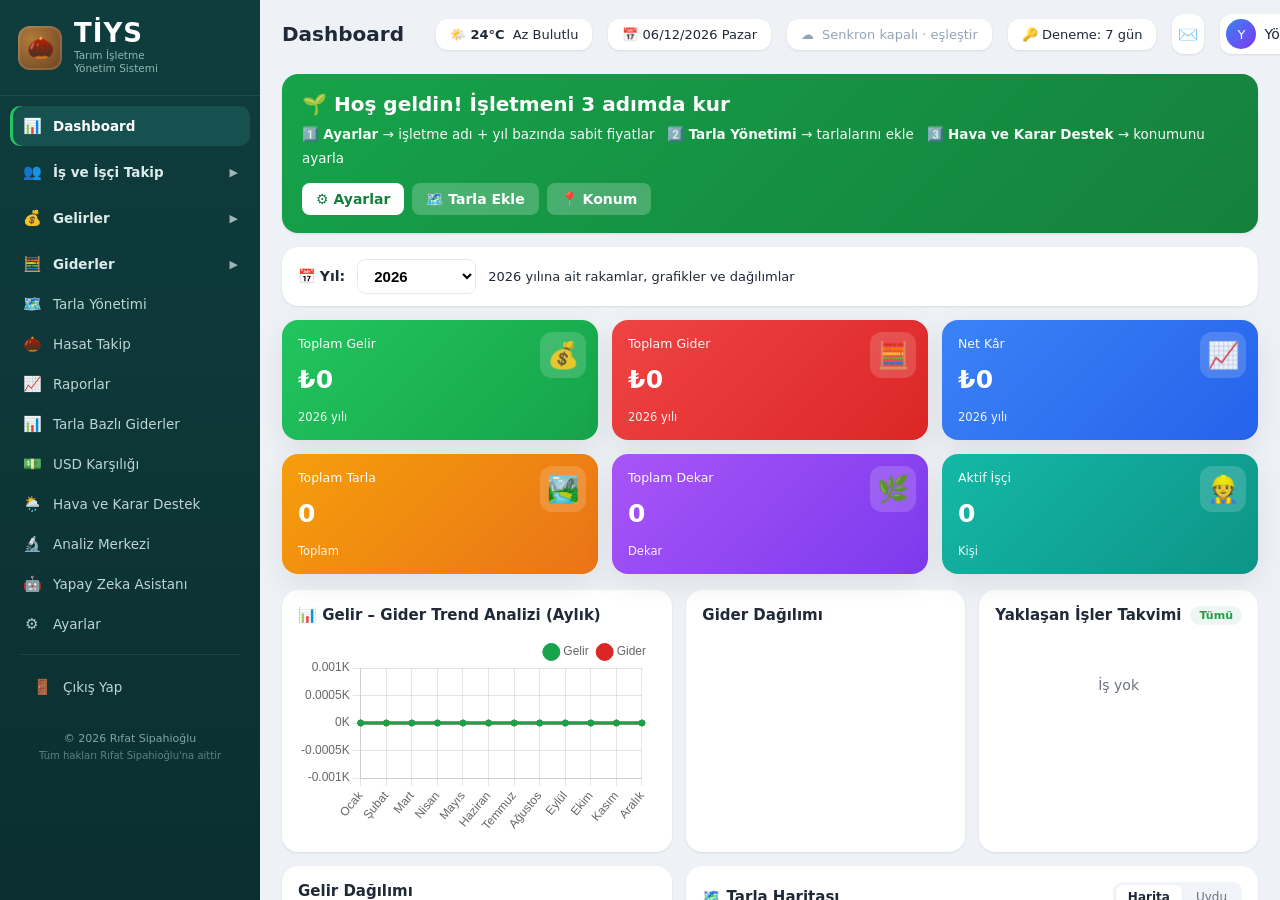
==== index.html @ 154778c6 "Tarla Bazli Giderler: Raporlar bolumune tasindi + yil bazli secim + dashboard bildirim zili kaldiril" ====
<!DOCTYPE html>
<html lang="tr">
<head>
<meta charset="UTF-8">
<meta name="viewport" content="width=device-width,initial-scale=1,viewport-fit=cover">
<title>TİYS — Tarım İşletme Yönetim Sistemi</title>
<link rel="stylesheet" href="css/styles.css?v=27">
<link rel="stylesheet" href="vendor/leaflet/leaflet.css">
</head>
<body>
<div class="app">
  <!-- SIDEBAR -->
  <aside class="sidebar" id="sidebar">
    <div class="brand">
      <div class="logo">🌰</div>
      <div><h1>TİYS</h1><small>Tarım İşletme<br>Yönetim Sistemi</small></div>
    </div>
    <nav class="nav" id="nav">
      <a class="item" href="#/dashboard"><span class="ico">📊</span> Dashboard</a>

      <div class="group" data-group>
        <button class="item" data-toggle><span class="ico">👥</span> İş ve İşçi Takip <span class="caret">▶</span></button>
        <div class="sub">
          <a class="item" href="#/isci-kiralama"><span class="ico">🧾</span> İşçi Kiralama</a>
          <a class="item" href="#/takvim"><span class="ico">📅</span> Kiralama Takvimi</a>
          <a class="item" href="#/is-takibi"><span class="ico">⏱️</span> İş Takibi</a>
        </div>
      </div>

      <div class="group" data-group>
        <button class="item" data-toggle><span class="ico">💰</span> Gelirler <span class="caret">▶</span></button>
        <div class="sub">
          <a class="item" href="#/gelir-hasat"><span class="ico">🌾</span> Hasat Geliri</a>
          <a class="item" href="#/gelir-kiralama"><span class="ico">👷</span> İşçi Kiralama Geliri</a>
          <a class="item" href="#/gelir-kira"><span class="ico">🏠</span> Ev Kira Geliri</a>
        </div>
      </div>

      <div class="group" data-group>
        <button class="item" data-toggle><span class="ico">🧮</span> Giderler <span class="caret">▶</span></button>
        <div class="sub">
          <a class="item" href="#/gider-genel"><span class="ico">📋</span> Genel Giderler</a>
          <a class="item" href="#/gider-makine"><span class="ico">⚙️</span> Makine Giderleri</a>
          <a class="item" href="#/gider-yakit"><span class="ico">⛽</span> Yakıt Giderleri</a>
          <a class="item" href="#/gider-ekipman"><span class="ico">🛠️</span> Ekipman Giderleri</a>
        </div>
      </div>

      <a class="item" href="#/tarlalar"><span class="ico">🗺️</span> Tarla Yönetimi</a>
      <a class="item" href="#/hasat"><span class="ico">🌰</span> Hasat Takip</a>
      <a class="item" href="#/raporlar"><span class="ico">📈</span> Raporlar</a>
      <a class="item" href="#/gider-tarla"><span class="ico">📊</span> Tarla Bazlı Giderler</a>
      <a class="item" href="#/doviz"><span class="ico">💵</span> USD Karşılığı</a>
      <a class="item" href="#/hava"><span class="ico">🌦️</span> Hava ve Karar Destek</a>
      <a class="item" href="#/analiz"><span class="ico">🔬</span> Analiz Merkezi</a>
      <a class="item" href="#/ai"><span class="ico">🤖</span> Yapay Zeka Asistanı</a>
      <a class="item" href="#/ayarlar"><span class="ico">⚙️</span> Ayarlar</a>
      <div class="logout"><a class="item" href="#" onclick="FIYS.cikisYap();return false;"><span class="ico">🚪</span> Çıkış Yap</a></div>
      <div class="credit">© 2026 Rıfat Sipahioğlu<br><span>Tüm hakları Rıfat Sipahioğlu'na aittir</span></div>
    </nav>
  </aside>
  <div class="backdrop" id="backdrop" onclick="FIYS.closeSidebar()"></div>

  <!-- MAIN -->
  <main class="main">
    <header class="topbar">
      <button class="menu-btn" onclick="FIYS.toggleSidebar()">☰</button>
      <h2 id="pageTitle">Dashboard</h2>
      <div class="spacer"></div>
      <div class="chip" id="wxChip"><span class="big">🌤️ 24°C</span> <span>Az Bulutlu</span></div>
      <div class="chip" id="dateChip">📅 —</div>
      <div class="chip" id="cloudChip" style="display:none"></div>
      <div class="chip" id="lisChip" style="display:none"></div>
      <button class="icon-btn">✉️</button>
      <div class="avatar"><span class="ph">Y</span><span id="userName">Yönetici</span></div>
    </header>
    <section class="content" id="view"><!-- router buraya basar --></section>
  </main>
</div>

<script src="vendor/chart.umd.min.js"></script>
<script src="vendor/leaflet/leaflet.js"></script>
<script src="js/db.js?v=27"></script>
<script src="js/forms.js?v=27"></script>
<script src="js/export.js?v=27"></script>
<script src="js/isci.js?v=27"></script>
<script src="js/ai.js?v=27"></script>
<script src="js/dashboard.js?v=27"></script>
<script src="js/reports.js?v=27"></script>
<script src="js/takvim.js?v=27"></script>
<script src="js/weather.js?v=27"></script>
<script src="js/doviz.js?v=27"></script>
<script src="vendor/crypto-js.min.js"></script>
<script src="js/lisans.js?v=27"></script>
<script src="js/app.js?v=27"></script>
<script src="js/cloud.js?v=27"></script>
</body>
</html>
---- css/styles.css ----
/* FİYS — Tasarım sistemi (mockup'a uygun) */
:root{
  --sidebar:#0f3d3e; --sidebar-2:#0b2f30; --sidebar-active:#16504f;
  --bg:#eef1f5; --panel:#ffffff; --ink:#1f2937; --muted:#6b7280; --line:#e6e9ef;
  --green:#16a34a; --green-2:#22c55e; --red:#dc2626; --red-2:#ef4444;
  --blue:#2563eb; --blue-2:#3b82f6; --orange:#ea7317; --orange-2:#f59e0b;
  --purple:#7c3aed; --purple-2:#a855f7; --teal:#0d9488; --teal-2:#14b8a6;
  --radius:16px; --shadow:0 1px 3px rgba(16,24,40,.06),0 1px 2px rgba(16,24,40,.04);
  --shadow-lg:0 10px 30px rgba(16,24,40,.08);
}
*{box-sizing:border-box}
html,body{margin:0;height:100%}
body{font-family:-apple-system,"Segoe UI",Roboto,Inter,system-ui,sans-serif;background:var(--bg);color:var(--ink);font-size:14px;-webkit-font-smoothing:antialiased}
a{color:inherit;text-decoration:none}
.hidden{display:none!important}

/* Layout */
.app{display:grid;grid-template-columns:260px 1fr;height:100vh;overflow:hidden}
.backdrop{display:none;position:fixed;inset:0;background:rgba(0,0,0,.45);z-index:30}
@media(max-width:900px){.app{grid-template-columns:1fr}.sidebar{position:fixed;z-index:40;transform:translateX(-100%);transition:.25s}.sidebar.open{transform:none}.backdrop.show{display:block}}

/* Sidebar */
.sidebar{background:linear-gradient(180deg,var(--sidebar),var(--sidebar-2));color:#cfe3e0;display:flex;flex-direction:column;height:100vh;overflow-y:auto}
.brand{display:flex;gap:12px;align-items:center;padding:20px 18px;border-bottom:1px solid rgba(255,255,255,.07)}
.brand .logo{width:44px;height:44px;border-radius:12px;background:radial-gradient(circle at 30% 30%,#b07a3a,#6b4221);display:grid;place-items:center;font-size:22px;box-shadow:inset 0 0 0 2px rgba(255,255,255,.12)}
.brand h1{font-size:26px;margin:0;color:#fff;letter-spacing:1px;line-height:1}
.brand small{display:block;color:#8fb6b2;font-size:10.5px;margin-top:3px;line-height:1.25}
.nav{padding:10px 10px 24px;flex:1}
.nav a.item,.nav button.item{display:flex;align-items:center;gap:11px;width:100%;border:0;background:transparent;color:#bcd6d2;padding:11px 12px;border-radius:10px;cursor:pointer;font-size:13.5px;text-align:left;font-family:inherit}
.nav a.item:hover,.nav button.item:hover{background:rgba(255,255,255,.06);color:#fff}
.nav a.item.active{background:var(--sidebar-active);color:#fff;font-weight:600;box-shadow:inset 3px 0 0 var(--green-2)}
.nav .ico{width:20px;text-align:center;font-size:15px;opacity:.95}
.nav .group{margin-top:6px}
.nav .group>.item{font-weight:600;color:#dcebe9}
.nav .sub{margin:2px 0 6px 14px;padding-left:8px;border-left:1px solid rgba(255,255,255,.08);display:none}
.nav .group.open .sub{display:block}
.nav .sub a.item{padding:8px 12px;font-size:12.5px}
.nav .caret{margin-left:auto;transition:.2s;font-size:11px;opacity:.7}
.nav .group.open .caret{transform:rotate(90deg)}
.nav .logout{margin:10px;border-top:1px solid rgba(255,255,255,.07);padding-top:12px}

/* Main */
.main{height:100vh;overflow-y:auto}
.topbar{display:flex;align-items:center;gap:16px;padding:14px 22px;position:sticky;top:0;background:rgba(238,241,245,.85);backdrop-filter:blur(8px);z-index:20}
.topbar .menu-btn{display:none;border:0;background:#fff;border-radius:10px;width:38px;height:38px;font-size:18px;box-shadow:var(--shadow);cursor:pointer}
@media(max-width:900px){.topbar .menu-btn{display:block}}
.topbar h2{margin:0;font-size:20px;font-weight:700}
.topbar .spacer{flex:1}
.chip{display:flex;align-items:center;gap:8px;background:#fff;border-radius:12px;padding:8px 14px;box-shadow:var(--shadow);font-size:13px;white-space:nowrap}
.chip .big{font-weight:700}
.icon-btn{position:relative;border:0;background:#fff;width:40px;height:40px;border-radius:12px;box-shadow:var(--shadow);cursor:pointer;font-size:16px}
.icon-btn .badge{position:absolute;top:-5px;right:-5px;background:var(--red);color:#fff;font-size:10px;min-width:18px;height:18px;border-radius:9px;display:grid;place-items:center;padding:0 4px}
.avatar{display:flex;align-items:center;gap:8px;background:#fff;border-radius:12px;padding:5px 12px 5px 6px;box-shadow:var(--shadow);cursor:pointer}
.avatar img,.avatar .ph{width:30px;height:30px;border-radius:50%;object-fit:cover;background:linear-gradient(135deg,#3b82f6,#7c3aed);display:grid;place-items:center;color:#fff;font-size:13px}

.content{padding:6px 22px 28px}

/* KPI cards */
.kpis{display:grid;grid-template-columns:repeat(6,1fr);gap:14px;margin-bottom:16px}
@media(max-width:1280px){.kpis{grid-template-columns:repeat(3,1fr)}}
@media(max-width:640px){.kpis{grid-template-columns:repeat(2,1fr)}}
.kpi{border-radius:var(--radius);padding:16px;color:#fff;box-shadow:var(--shadow-lg);min-height:120px;display:flex;flex-direction:column;justify-content:space-between;position:relative;overflow:hidden}
.kpi .k-ico{position:absolute;right:12px;top:12px;font-size:26px;opacity:.9;background:rgba(255,255,255,.18);width:46px;height:46px;border-radius:12px;display:grid;place-items:center}
.kpi .k-label{font-size:12.5px;opacity:.95}
.kpi .k-val{font-size:25px;font-weight:800;letter-spacing:.3px;margin-top:4px}
.kpi .k-foot{font-size:11.5px;opacity:.92;display:flex;justify-content:space-between;align-items:center;margin-top:6px}
.kpi .trend{font-weight:700}
.kpi.green{background:linear-gradient(135deg,var(--green-2),var(--green))}
.kpi.red{background:linear-gradient(135deg,var(--red-2),var(--red))}
.kpi.blue{background:linear-gradient(135deg,var(--blue-2),var(--blue))}
.kpi.orange{background:linear-gradient(135deg,var(--orange-2),var(--orange))}
.kpi.purple{background:linear-gradient(135deg,var(--purple-2),var(--purple))}
.kpi.teal{background:linear-gradient(135deg,var(--teal-2),var(--teal))}

/* Grid + panels */
.grid{display:grid;gap:14px}
.cols-3{grid-template-columns:1.4fr 1fr 1fr}
.cols-2{grid-template-columns:1.5fr 1fr}
.cols-trio{grid-template-columns:repeat(3,1fr)}
@media(max-width:1100px){.cols-3,.cols-2,.cols-trio{grid-template-columns:1fr}}
.panel{background:var(--panel);border-radius:var(--radius);box-shadow:var(--shadow);padding:16px;min-width:0}
.panel h3{margin:0 0 12px;font-size:15px;font-weight:700;display:flex;align-items:center;gap:8px}
.panel .h-row{display:flex;align-items:center;justify-content:space-between;margin-bottom:12px}
.panel .h-row h3{margin:0}
.legend{display:flex;flex-direction:column;gap:7px;font-size:12.5px;justify-content:center}
.legend .li{display:flex;align-items:center;gap:8px}
.legend .dot{width:10px;height:10px;border-radius:3px}
.legend .pct{margin-left:auto;font-weight:700;color:var(--muted)}
.donut-wrap{display:grid;grid-template-columns:1fr 130px;gap:10px;align-items:center}
.tab-mini{display:inline-flex;background:#f1f4f8;border-radius:9px;padding:3px;gap:2px}
.tab-mini button{border:0;background:transparent;padding:5px 12px;border-radius:7px;font-size:12px;cursor:pointer;color:var(--muted);font-family:inherit}
.tab-mini button.on{background:#fff;color:var(--ink);font-weight:600;box-shadow:var(--shadow)}

/* Upcoming tasks */
.task{display:flex;gap:11px;align-items:center;padding:9px 0;border-bottom:1px solid var(--line)}
.task:last-child{border-bottom:0}
.task .cal{width:42px;height:42px;border-radius:10px;background:#eef6f1;color:var(--green);display:flex;flex-direction:column;align-items:center;justify-content:center;font-weight:700;line-height:1;flex:0 0 auto}
.task .cal .d{font-size:15px}.task .cal .m{font-size:9px;text-transform:uppercase}
.task .t-body{min-width:0}
.task .t-title{font-weight:600;font-size:13px}
.task .t-sub{color:var(--muted);font-size:11.5px}

/* Map */
.map{height:300px;border-radius:12px;overflow:hidden;border:1px solid var(--line)}
.leaflet-container{font-family:inherit}

/* Weather */
.weather-head{display:flex;align-items:center;gap:14px}
.weather-head .big{font-size:40px}
.weather-head .temp{font-size:34px;font-weight:800;line-height:1}
.weather-head .desc{color:var(--muted);font-weight:600}
.wx-row{display:grid;grid-template-columns:repeat(3,1fr);gap:10px;margin:14px 0}
.wx{background:#f7f9fc;border-radius:10px;padding:10px;text-align:center}
.wx .v{font-weight:700;font-size:15px}.wx .l{color:var(--muted);font-size:11px}
.alert{background:#fff7ed;border:1px solid #fed7aa;color:#9a3412;border-radius:10px;padding:10px 12px;font-size:12.5px;display:flex;gap:8px}
.risk-row{display:grid;grid-template-columns:repeat(3,1fr);gap:8px;margin-top:12px;font-size:11.5px}
.risk{background:#f7f9fc;border-radius:9px;padding:8px;text-align:center}
.risk b{display:block;font-size:12px}

/* Countdown */
.countdown{background:linear-gradient(135deg,#0e7490,#155e75);color:#fff;border-radius:var(--radius);padding:18px;display:flex;gap:14px;align-items:center;box-shadow:var(--shadow-lg)}
.countdown .num{font-size:40px;font-weight:800;line-height:1}
.countdown .lab{font-size:12px;opacity:.9}
.countdown .pic{margin-left:auto;width:96px;height:78px;border-radius:12px;background:linear-gradient(135deg,#65a30d,#3f6212);display:grid;place-items:center;font-size:34px}

/* Tables / bars */
table.t{width:100%;border-collapse:collapse;font-size:12.5px}
table.t th{text-align:left;color:var(--muted);font-weight:600;padding:8px 6px;border-bottom:1px solid var(--line);font-size:11.5px}
table.t td{padding:9px 6px;border-bottom:1px solid var(--line)}
table.t tr:last-child td{border-bottom:0}
.rank{width:22px;height:22px;border-radius:7px;background:#eef6f1;color:var(--green);display:inline-grid;place-items:center;font-weight:700;font-size:11px}
.bar{height:8px;border-radius:6px;background:#eef1f5;overflow:hidden;min-width:60px}
.bar>span{display:block;height:100%;border-radius:6px}
.hbar-row{display:flex;align-items:center;gap:10px;margin:9px 0;font-size:12.5px}
.hbar-row .lbl{width:64px;color:var(--muted)}
.hbar-row .bar{flex:1}
.hbar-row .pct{width:38px;text-align:right;font-weight:700}

/* AI assistant */
.ai-card{display:flex;flex-direction:column;height:100%}
.ai-chips{display:flex;flex-direction:column;gap:8px;margin:6px 0 12px}
.ai-chip{display:flex;gap:8px;align-items:center;background:#f3f0ff;color:#5b21b6;border:1px solid #e9e2ff;border-radius:10px;padding:9px 11px;font-size:12.5px;cursor:pointer;text-align:left}
.ai-chip:hover{background:#ece6ff}
.ai-input{display:flex;gap:8px;margin-top:auto}
.ai-input input{flex:1;border:1px solid var(--line);border-radius:10px;padding:10px 12px;font-size:13px;font-family:inherit}
.ai-input button{border:0;background:var(--purple);color:#fff;width:42px;border-radius:10px;cursor:pointer;font-size:15px}
.ai-msgs{display:flex;flex-direction:column;gap:8px;margin-bottom:10px;max-height:220px;overflow:auto}
.ai-msg{padding:9px 12px;border-radius:12px;font-size:12.5px;max-width:90%}
.ai-msg.u{background:var(--purple);color:#fff;align-self:flex-end;border-bottom-right-radius:3px}
.ai-msg.a{background:#f3f4f6;align-self:flex-start;border-bottom-left-radius:3px;line-height:1.55}
.ai-msg .muted{color:var(--muted);font-size:11px}
.ai-full{display:flex;flex-direction:column;min-height:calc(100vh - 230px)}
.ai-full .ai-msgs{max-height:none;flex:1;min-height:280px;margin-bottom:14px}
.ai-full .ai-chips{flex-direction:row;flex-wrap:wrap}
.ai-full .ai-chip{flex:0 1 auto}
.ai-full .ai-input button{font-size:16px}
.urun-strip{display:flex;flex-wrap:wrap;gap:10px}
.urun-item{display:flex;gap:10px;align-items:center;background:#f8fafc;border:1px solid var(--line);border-radius:12px;padding:9px 14px;min-width:148px}
.urun-item .ue{font-size:26px;line-height:1}
@media print{
  body.printing *{visibility:hidden!important}
  body.printing #ekstreYazdir,body.printing #ekstreYazdir *{visibility:visible!important}
  body.printing #ekstreYazdir{position:absolute;left:0;top:0;width:100%;padding:20px}
}

/* Generic page (modüller) */
.page-head{display:flex;align-items:center;justify-content:space-between;margin:8px 0 16px}
.page-head .lead{color:var(--muted);font-size:13px;margin-top:2px}
.btn{border:0;border-radius:10px;padding:10px 16px;font-size:13px;font-weight:600;cursor:pointer;font-family:inherit;display:inline-flex;gap:7px;align-items:center}
.btn.primary{background:var(--green);color:#fff}
.btn.ghost{background:#fff;color:var(--ink);box-shadow:var(--shadow)}
.empty{padding:40px;text-align:center;color:var(--muted)}
.empty .e-ico{font-size:40px;opacity:.4;margin-bottom:8px}
.soon{display:inline-block;background:#eef6f1;color:var(--green);font-size:11px;font-weight:700;padding:3px 9px;border-radius:20px}

/* Modal + form */
.modal-overlay{position:fixed;inset:0;background:rgba(15,30,30,.45);backdrop-filter:blur(2px);display:grid;place-items:center;z-index:100;padding:18px;animation:fade .15s}
@keyframes fade{from{opacity:0}to{opacity:1}}
.modal{background:#fff;border-radius:18px;box-shadow:0 24px 60px rgba(0,0,0,.25);width:100%;max-width:620px;max-height:90vh;display:flex;flex-direction:column;overflow:hidden;animation:pop .18s}
@keyframes pop{from{transform:translateY(12px) scale(.98);opacity:0}to{transform:none;opacity:1}}
.modal-head{display:flex;align-items:center;gap:10px;padding:18px 20px;border-bottom:1px solid var(--line)}
.modal-head h3{margin:0;font-size:17px;flex:1}
.modal-head .x{border:0;background:#f1f4f8;width:32px;height:32px;border-radius:9px;cursor:pointer;font-size:16px;color:var(--muted)}
.modal-body{padding:18px 20px;overflow-y:auto}
.form-grid{display:grid;grid-template-columns:1fr 1fr;gap:14px}
.field{display:flex;flex-direction:column;gap:5px}
.field.full{grid-column:1/-1}
.field label{font-size:12.5px;font-weight:600;color:#374151}
.field label .req{color:var(--red)}
.field input,.field select,.field textarea{border:1px solid var(--line);border-radius:10px;padding:10px 12px;font-size:14px;font-family:inherit;background:#fff;color:var(--ink);width:100%}
.field input:focus,.field select:focus,.field textarea:focus{outline:0;border-color:var(--green-2);box-shadow:0 0 0 3px rgba(34,197,94,.12)}
.field textarea{resize:vertical;min-height:62px}
.field .hint{font-size:11px;color:var(--muted)}
.field .calc{font-size:12px;color:var(--green);font-weight:600}
.modal-foot{display:flex;gap:10px;justify-content:space-between;align-items:center;padding:14px 20px;border-top:1px solid var(--line);background:#fafbfc}
.modal-foot .right{display:flex;gap:10px;margin-left:auto}
.btn.danger{background:#fef2f2;color:var(--red)}
.btn.sm{padding:6px 10px;font-size:12px}
.row-actions{display:flex;gap:6px}
.icon-act{border:0;background:transparent;cursor:pointer;font-size:15px;padding:4px;border-radius:7px;opacity:.7}
.icon-act:hover{opacity:1;background:#f1f4f8}
.toast{position:fixed;bottom:22px;left:50%;transform:translateX(-50%);background:#0f3d3e;color:#fff;padding:12px 20px;border-radius:12px;font-size:13.5px;box-shadow:var(--shadow-lg);z-index:200;animation:fade .2s}
.credit{padding:14px 14px 6px;color:#7fa6a2;font-size:11px;line-height:1.5;text-align:center}
.credit span{opacity:.7;font-size:10px}
.about-row{display:flex;justify-content:space-between;padding:9px 0;border-bottom:1px solid var(--line);font-size:13px}
.about-row:last-child{border-bottom:0}
.about-row b{color:var(--muted);font-weight:600}
.scn-grid{display:grid;grid-template-columns:1fr 1fr;gap:14px;margin:6px 0 16px}
.scn{background:#f7f9fc;border-radius:12px;padding:14px}
.scn .lab{font-size:12px;color:var(--muted);margin-bottom:8px}
.scn input[type=range]{width:100%}
.scn .v{font-weight:700;color:var(--green)}
.result-cards{display:grid;grid-template-columns:1fr 1fr 1fr;gap:14px}
.rc{border-radius:14px;padding:16px;color:#fff}
.rc .l{font-size:12px;opacity:.92}.rc .v{font-size:24px;font-weight:800;margin-top:4px}
---- vendor/leaflet/leaflet.css ----
/* required styles */

.leaflet-pane,
.leaflet-tile,
.leaflet-marker-icon,
.leaflet-marker-shadow,
.leaflet-tile-container,
.leaflet-pane > svg,
.leaflet-pane > canvas,
.leaflet-zoom-box,
.leaflet-image-layer,
.leaflet-layer {
	position: absolute;
	left: 0;
	top: 0;
	}
.leaflet-container {
	overflow: hidden;
	}
.leaflet-tile,
.leaflet-marker-icon,
.leaflet-marker-shadow {
	-webkit-user-select: none;
	   -moz-user-select: none;
	        user-select: none;
	  -webkit-user-drag: none;
	}
/* Prevents IE11 from highlighting tiles in blue */
.leaflet-tile::selection {
	background: transparent;
}
/* Safari renders non-retina tile on retina better with this, but Chrome is worse */
.leaflet-safari .leaflet-tile {
	image-rendering: -webkit-optimize-contrast;
	}
/* hack that prevents hw layers "stretching" when loading new tiles */
.leaflet-safari .leaflet-tile-container {
	width: 1600px;
	height: 1600px;
	-webkit-transform-origin: 0 0;
	}
.leaflet-marker-icon,
.leaflet-marker-shadow {
	display: block;
	}
/* .leaflet-container svg: reset svg max-width decleration shipped in Joomla! (joomla.org) 3.x */
/* .leaflet-container img: map is broken in FF if you have max-width: 100% on tiles */
.leaflet-container .leaflet-overlay-pane svg {
	max-width: none !important;
	max-height: none !important;
	}
.leaflet-container .leaflet-marker-pane img,
.leaflet-container .leaflet-shadow-pane img,
.leaflet-container .leaflet-tile-pane img,
.leaflet-container img.leaflet-image-layer,
.leaflet-container .leaflet-tile {
	max-width: none !important;
	max-height: none !important;
	width: auto;
	padding: 0;
	}

.leaflet-container img.leaflet-tile {
	/* See: https://bugs.chromium.org/p/chromium/issues/detail?id=600120 */
	mix-blend-mode: plus-lighter;
}

.leaflet-container.leaflet-touch-zoom {
	-ms-touch-action: pan-x pan-y;
	touch-action: pan-x pan-y;
	}
.leaflet-container.leaflet-touch-drag {
	-ms-touch-action: pinch-zoom;
	/* Fallback for FF which doesn't support pinch-zoom */
	touch-action: none;
	touch-action: pinch-zoom;
}
.leaflet-container.leaflet-touch-drag.leaflet-touch-zoom {
	-ms-touch-action: none;
	touch-action: none;
}
.leaflet-container {
	-webkit-tap-highlight-color: transparent;
}
.leaflet-container a {
	-webkit-tap-highlight-color: rgba(51, 181, 229, 0.4);
}
.leaflet-tile {
	filter: inherit;
	visibility: hidden;
	}
.leaflet-tile-loaded {
	visibility: inherit;
	}
.leaflet-zoom-box {
	width: 0;
	height: 0;
	-moz-box-sizing: border-box;
	     box-sizing: border-box;
	z-index: 800;
	}
/* workaround for https://bugzilla.mozilla.org/show_bug.cgi?id=888319 */
.leaflet-overlay-pane svg {
	-moz-user-select: none;
	}

.leaflet-pane         { z-index: 400; }

.leaflet-tile-pane    { z-index: 200; }
.leaflet-overlay-pane { z-index: 400; }
.leaflet-shadow-pane  { z-index: 500; }
.leaflet-marker-pane  { z-index: 600; }
.leaflet-tooltip-pane   { z-index: 650; }
.leaflet-popup-pane   { z-index: 700; }

.leaflet-map-pane canvas { z-index: 100; }
.leaflet-map-pane svg    { z-index: 200; }

.leaflet-vml-shape {
	width: 1px;
	height: 1px;
	}
.lvml {
	behavior: url(#default#VML);
	display: inline-block;
	position: absolute;
	}


/* control positioning */

.leaflet-control {
	position: relative;
	z-index: 800;
	pointer-events: visiblePainted; /* IE 9-10 doesn't have auto */
	pointer-events: auto;
	}
.leaflet-top,
.leaflet-bottom {
	position: absolute;
	z-index: 1000;
	pointer-events: none;
	}
.leaflet-top {
	top: 0;
	}
.leaflet-right {
	right: 0;
	}
.leaflet-bottom {
	bottom: 0;
	}
.leaflet-left {
	left: 0;
	}
.leaflet-control {
	float: left;
	clear: both;
	}
.leaflet-right .leaflet-control {
	float: right;
	}
.leaflet-top .leaflet-control {
	margin-top: 10px;
	}
.leaflet-bottom .leaflet-control {
	margin-bottom: 10px;
	}
.leaflet-left .leaflet-control {
	margin-left: 10px;
	}
.leaflet-right .leaflet-control {
	margin-right: 10px;
	}


/* zoom and fade animations */

.leaflet-fade-anim .leaflet-popup {
	opacity: 0;
	-webkit-transition: opacity 0.2s linear;
	   -moz-transition: opacity 0.2s linear;
	        transition: opacity 0.2s linear;
	}
.leaflet-fade-anim .leaflet-map-pane .leaflet-popup {
	opacity: 1;
	}
.leaflet-zoom-animated {
	-webkit-transform-origin: 0 0;
	    -ms-transform-origin: 0 0;
	        transform-origin: 0 0;
	}
svg.leaflet-zoom-animated {
	will-change: transform;
}

.leaflet-zoom-anim .leaflet-zoom-animated {
	-webkit-transition: -webkit-transform 0.25s cubic-bezier(0,0,0.25,1);
	   -moz-transition:    -moz-transform 0.25s cubic-bezier(0,0,0.25,1);
	        transition:         transform 0.25s cubic-bezier(0,0,0.25,1);
	}
.leaflet-zoom-anim .leaflet-tile,
.leaflet-pan-anim .leaflet-tile {
	-webkit-transition: none;
	   -moz-transition: none;
	        transition: none;
	}

.leaflet-zoom-anim .leaflet-zoom-hide {
	visibility: hidden;
	}


/* cursors */

.leaflet-interactive {
	cursor: pointer;
	}
.leaflet-grab {
	cursor: -webkit-grab;
	cursor:    -moz-grab;
	cursor:         grab;
	}
.leaflet-crosshair,
.leaflet-crosshair .leaflet-interactive {
	cursor: crosshair;
	}
.leaflet-popup-pane,
.leaflet-control {
	cursor: auto;
	}
.leaflet-dragging .leaflet-grab,
.leaflet-dragging .leaflet-grab .leaflet-interactive,
.leaflet-dragging .leaflet-marker-draggable {
	cursor: move;
	cursor: -webkit-grabbing;
	cursor:    -moz-grabbing;
	cursor:         grabbing;
	}

/* marker & overlays interactivity */
.leaflet-marker-icon,
.leaflet-marker-shadow,
.leaflet-image-layer,
.leaflet-pane > svg path,
.leaflet-tile-container {
	pointer-events: none;
	}

.leaflet-marker-icon.leaflet-interactive,
.leaflet-image-layer.leaflet-interactive,
.leaflet-pane > svg path.leaflet-interactive,
svg.leaflet-image-layer.leaflet-interactive path {
	pointer-events: visiblePainted; /* IE 9-10 doesn't have auto */
	pointer-events: auto;
	}

/* visual tweaks */

.leaflet-container {
	background: #ddd;
	outline-offset: 1px;
	}
.leaflet-container a {
	color: #0078A8;
	}
.leaflet-zoom-box {
	border: 2px dotted #38f;
	background: rgba(255,255,255,0.5);
	}


/* general typography */
.leaflet-container {
	font-family: "Helvetica Neue", Arial, Helvetica, sans-serif;
	font-size: 12px;
	font-size: 0.75rem;
	line-height: 1.5;
	}


/* general toolbar styles */

.leaflet-bar {
	box-shadow: 0 1px 5px rgba(0,0,0,0.65);
	border-radius: 4px;
	}
.leaflet-bar a {
	background-color: #fff;
	border-bottom: 1px solid #ccc;
	width: 26px;
	height: 26px;
	line-height: 26px;
	display: block;
	text-align: center;
	text-decoration: none;
	color: black;
	}
.leaflet-bar a,
.leaflet-control-layers-toggle {
	background-position: 50% 50%;
	background-repeat: no-repeat;
	display: block;
	}
.leaflet-bar a:hover,
.leaflet-bar a:focus {
	background-color: #f4f4f4;
	}
.leaflet-bar a:first-child {
	border-top-left-radius: 4px;
	border-top-right-radius: 4px;
	}
.leaflet-bar a:last-child {
	border-bottom-left-radius: 4px;
	border-bottom-right-radius: 4px;
	border-bottom: none;
	}
.leaflet-bar a.leaflet-disabled {
	cursor: default;
	background-color: #f4f4f4;
	color: #bbb;
	}

.leaflet-touch .leaflet-bar a {
	width: 30px;
	height: 30px;
	line-height: 30px;
	}
.leaflet-touch .leaflet-bar a:first-child {
	border-top-left-radius: 2px;
	border-top-right-radius: 2px;
	}
.leaflet-touch .leaflet-bar a:last-child {
	border-bottom-left-radius: 2px;
	border-bottom-right-radius: 2px;
	}

/* zoom control */

.leaflet-control-zoom-in,
.leaflet-control-zoom-out {
	font: bold 18px 'Lucida Console', Monaco, monospace;
	text-indent: 1px;
	}

.leaflet-touch .leaflet-control-zoom-in, .leaflet-touch .leaflet-control-zoom-out  {
	font-size: 22px;
	}


/* layers control */

.leaflet-control-layers {
	box-shadow: 0 1px 5px rgba(0,0,0,0.4);
	background: #fff;
	border-radius: 5px;
	}
.leaflet-control-layers-toggle {
	background-image: url(images/layers.png);
	width: 36px;
	height: 36px;
	}
.leaflet-retina .leaflet-control-layers-toggle {
	background-image: url(images/layers-2x.png);
	background-size: 26px 26px;
	}
.leaflet-touch .leaflet-control-layers-toggle {
	width: 44px;
	height: 44px;
	}
.leaflet-control-layers .leaflet-control-layers-list,
.leaflet-control-layers-expanded .leaflet-control-layers-toggle {
	display: none;
	}
.leaflet-control-layers-expanded .leaflet-control-layers-list {
	display: block;
	position: relative;
	}
.leaflet-control-layers-expanded {
	padding: 6px 10px 6px 6px;
	color: #333;
	background: #fff;
	}
.leaflet-control-layers-scrollbar {
	overflow-y: scroll;
	overflow-x: hidden;
	padding-right: 5px;
	}
.leaflet-control-layers-selector {
	margin-top: 2px;
	position: relative;
	top: 1px;
	}
.leaflet-control-layers label {
	display: block;
	font-size: 13px;
	font-size: 1.08333em;
	}
.leaflet-control-layers-separator {
	height: 0;
	border-top: 1px solid #ddd;
	margin: 5px -10px 5px -6px;
	}

/* Default icon URLs */
.leaflet-default-icon-path { /* used only in path-guessing heuristic, see L.Icon.Default */
	background-image: url(images/marker-icon.png);
	}


/* attribution and scale controls */

.leaflet-container .leaflet-control-attribution {
	background: #fff;
	background: rgba(255, 255, 255, 0.8);
	margin: 0;
	}
.leaflet-control-attribution,
.leaflet-control-scale-line {
	padding: 0 5px;
	color: #333;
	line-height: 1.4;
	}
.leaflet-control-attribution a {
	text-decoration: none;
	}
.leaflet-control-attribution a:hover,
.leaflet-control-attribution a:focus {
	text-decoration: underline;
	}
.leaflet-attribution-flag {
	display: inline !important;
	vertical-align: baseline !important;
	width: 1em;
	height: 0.6669em;
	}
.leaflet-left .leaflet-control-scale {
	margin-left: 5px;
	}
.leaflet-bottom .leaflet-control-scale {
	margin-bottom: 5px;
	}
.leaflet-control-scale-line {
	border: 2px solid #777;
	border-top: none;
	line-height: 1.1;
	padding: 2px 5px 1px;
	white-space: nowrap;
	-moz-box-sizing: border-box;
	     box-sizing: border-box;
	background: rgba(255, 255, 255, 0.8);
	text-shadow: 1px 1px #fff;
	}
.leaflet-control-scale-line:not(:first-child) {
	border-top: 2px solid #777;
	border-bottom: none;
	margin-top: -2px;
	}
.leaflet-control-scale-line:not(:first-child):not(:last-child) {
	border-bottom: 2px solid #777;
	}

.leaflet-touch .leaflet-control-attribution,
.leaflet-touch .leaflet-control-layers,
.leaflet-touch .leaflet-bar {
	box-shadow: none;
	}
.leaflet-touch .leaflet-control-layers,
.leaflet-touch .leaflet-bar {
	border: 2px solid rgba(0,0,0,0.2);
	background-clip: padding-box;
	}


/* popup */

.leaflet-popup {
	position: absolute;
	text-align: center;
	margin-bottom: 20px;
	}
.leaflet-popup-content-wrapper {
	padding: 1px;
	text-align: left;
	border-radius: 12px;
	}
.leaflet-popup-content {
	margin: 13px 24px 13px 20px;
	line-height: 1.3;
	font-size: 13px;
	font-size: 1.08333em;
	min-height: 1px;
	}
.leaflet-popup-content p {
	margin: 17px 0;
	margin: 1.3em 0;
	}
.leaflet-popup-tip-container {
	width: 40px;
	height: 20px;
	position: absolute;
	left: 50%;
	margin-top: -1px;
	margin-left: -20px;
	overflow: hidden;
	pointer-events: none;
	}
.leaflet-popup-tip {
	width: 17px;
	height: 17px;
	padding: 1px;

	margin: -10px auto 0;
	pointer-events: auto;

	-webkit-transform: rotate(45deg);
	   -moz-transform: rotate(45deg);
	    -ms-transform: rotate(45deg);
	        transform: rotate(45deg);
	}
.leaflet-popup-content-wrapper,
.leaflet-popup-tip {
	background: white;
	color: #333;
	box-shadow: 0 3px 14px rgba(0,0,0,0.4);
	}
.leaflet-container a.leaflet-popup-close-button {
	position: absolute;
	top: 0;
	right: 0;
	border: none;
	text-align: center;
	width: 24px;
	height: 24px;
	font: 16px/24px Tahoma, Verdana, sans-serif;
	color: #757575;
	text-decoration: none;
	background: transparent;
	}
.leaflet-container a.leaflet-popup-close-button:hover,
.leaflet-container a.leaflet-popup-close-button:focus {
	color: #585858;
	}
.leaflet-popup-scrolled {
	overflow: auto;
	}

.leaflet-oldie .leaflet-popup-content-wrapper {
	-ms-zoom: 1;
	}
.leaflet-oldie .leaflet-popup-tip {
	width: 24px;
	margin: 0 auto;

	-ms-filter: "progid:DXImageTransform.Microsoft.Matrix(M11=0.70710678, M12=0.70710678, M21=-0.70710678, M22=0.70710678)";
	filter: progid:DXImageTransform.Microsoft.Matrix(M11=0.70710678, M12=0.70710678, M21=-0.70710678, M22=0.70710678);
	}

.leaflet-oldie .leaflet-control-zoom,
.leaflet-oldie .leaflet-control-layers,
.leaflet-oldie .leaflet-popup-content-wrapper,
.leaflet-oldie .leaflet-popup-tip {
	border: 1px solid #999;
	}


/* div icon */

.leaflet-div-icon {
	background: #fff;
	border: 1px solid #666;
	}


/* Tooltip */
/* Base styles for the element that has a tooltip */
.leaflet-tooltip {
	position: absolute;
	padding: 6px;
	background-color: #fff;
	border: 1px solid #fff;
	border-radius: 3px;
	color: #222;
	white-space: nowrap;
	-webkit-user-select: none;
	-moz-user-select: none;
	-ms-user-select: none;
	user-select: none;
	pointer-events: none;
	box-shadow: 0 1px 3px rgba(0,0,0,0.4);
	}
.leaflet-tooltip.leaflet-interactive {
	cursor: pointer;
	pointer-events: auto;
	}
.leaflet-tooltip-top:before,
.leaflet-tooltip-bottom:before,
.leaflet-tooltip-left:before,
.leaflet-tooltip-right:before {
	position: absolute;
	pointer-events: none;
	border: 6px solid transparent;
	background: transparent;
	content: "";
	}

/* Directions */

.leaflet-tooltip-bottom {
	margin-top: 6px;
}
.leaflet-tooltip-top {
	margin-top: -6px;
}
.leaflet-tooltip-bottom:before,
.leaflet-tooltip-top:before {
	left: 50%;
	margin-left: -6px;
	}
.leaflet-tooltip-top:before {
	bottom: 0;
	margin-bottom: -12px;
	border-top-color: #fff;
	}
.leaflet-tooltip-bottom:before {
	top: 0;
	margin-top: -12px;
	margin-left: -6px;
	border-bottom-color: #fff;
	}
.leaflet-tooltip-left {
	margin-left: -6px;
}
.leaflet-tooltip-right {
	margin-left: 6px;
}
.leaflet-tooltip-left:before,
.leaflet-tooltip-right:before {
	top: 50%;
	margin-top: -6px;
	}
.leaflet-tooltip-left:before {
	right: 0;
	margin-right: -12px;
	border-left-color: #fff;
	}
.leaflet-tooltip-right:before {
	left: 0;
	margin-left: -12px;
	border-right-color: #fff;
	}

/* Printing */

@media print {
	/* Prevent printers from removing background-images of controls. */
	.leaflet-control {
		-webkit-print-color-adjust: exact;
		print-color-adjust: exact;
		}
	}
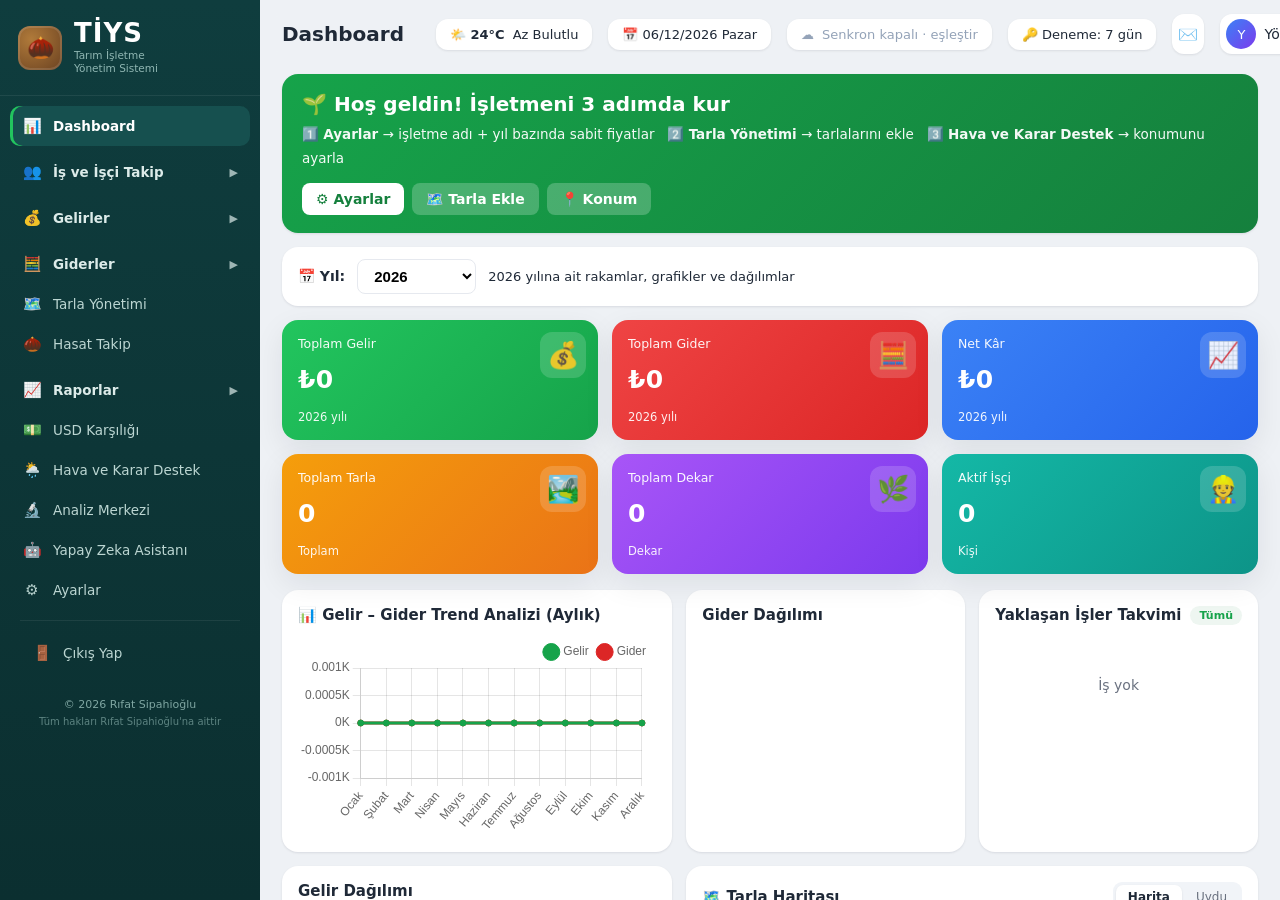
==== commit 86c79c0a: "Raporlar menusu grup yapildi: Genel Rapor + Tarla Bazli Giderler alt menu (rapor sayfasi degismedi) " ====
--- a/index.html
+++ b/index.html
@@ -48,8 +48,13 @@
 
       <a class="item" href="#/tarlalar"><span class="ico">🗺️</span> Tarla Yönetimi</a>
       <a class="item" href="#/hasat"><span class="ico">🌰</span> Hasat Takip</a>
-      <a class="item" href="#/raporlar"><span class="ico">📈</span> Raporlar</a>
-      <a class="item" href="#/gider-tarla"><span class="ico">📊</span> Tarla Bazlı Giderler</a>
+      <div class="group" data-group>
+        <button class="item" data-toggle><span class="ico">📈</span> Raporlar <span class="caret">▶</span></button>
+        <div class="sub">
+          <a class="item" href="#/raporlar"><span class="ico">📊</span> Genel Rapor</a>
+          <a class="item" href="#/gider-tarla"><span class="ico">📋</span> Tarla Bazlı Giderler</a>
+        </div>
+      </div>
       <a class="item" href="#/doviz"><span class="ico">💵</span> USD Karşılığı</a>
       <a class="item" href="#/hava"><span class="ico">🌦️</span> Hava ve Karar Destek</a>
       <a class="item" href="#/analiz"><span class="ico">🔬</span> Analiz Merkezi</a>
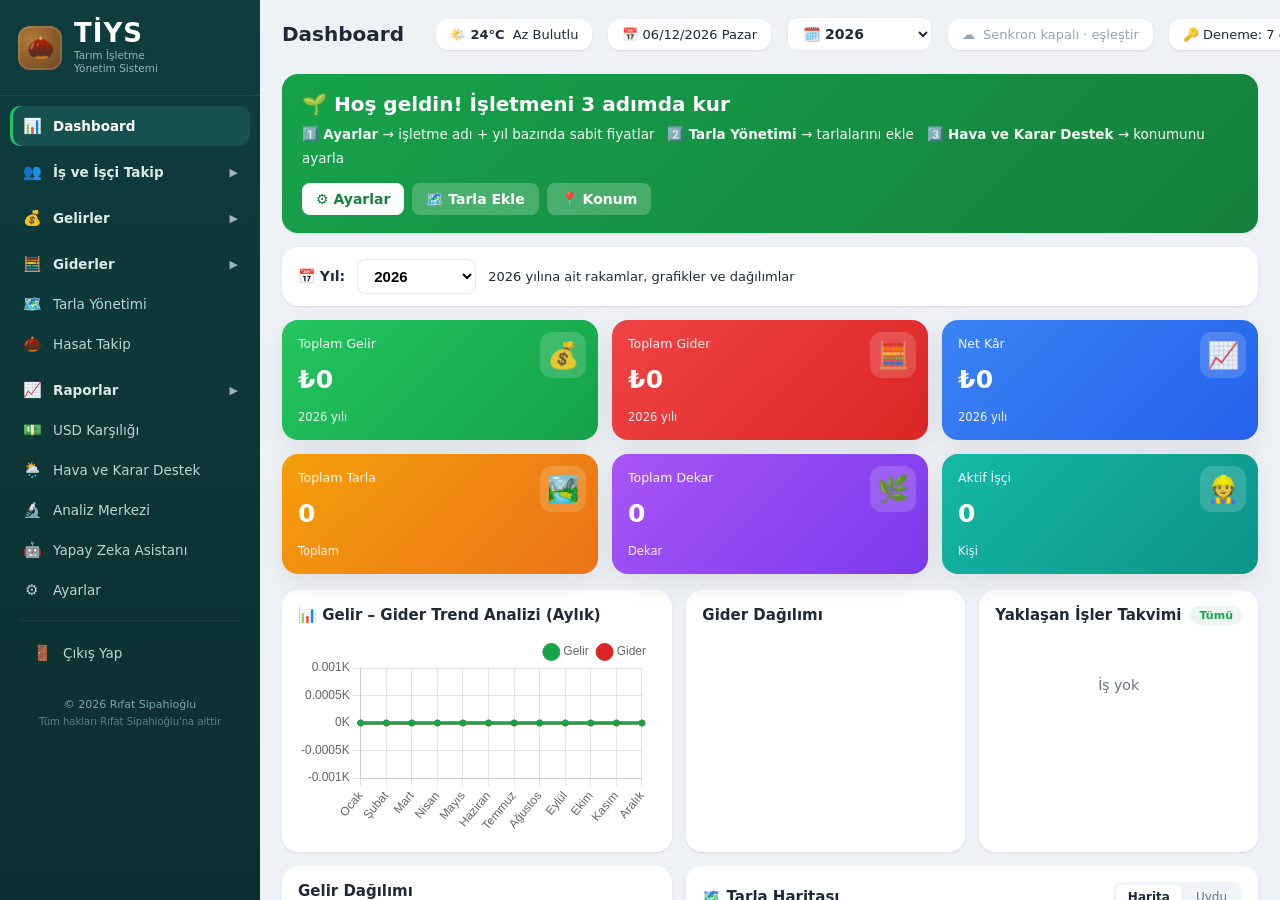
==== commit 3deee956: "Global yil: dashboard yil secimi tum rapor/finans sayfalarina uygulanir + ust cubukta kalici yil sec" ====
--- a/index.html
+++ b/index.html
@@ -4,7 +4,7 @@
 <meta charset="UTF-8">
 <meta name="viewport" content="width=device-width,initial-scale=1,viewport-fit=cover">
 <title>TİYS — Tarım İşletme Yönetim Sistemi</title>
-<link rel="stylesheet" href="css/styles.css?v=27">
+<link rel="stylesheet" href="css/styles.css?v=29">
 <link rel="stylesheet" href="vendor/leaflet/leaflet.css">
 </head>
 <body>
@@ -74,6 +74,7 @@
       <div class="spacer"></div>
       <div class="chip" id="wxChip"><span class="big">🌤️ 24°C</span> <span>Az Bulutlu</span></div>
       <div class="chip" id="dateChip">📅 —</div>
+      <select id="yilGlobal" title="Görüntülenen yıl — tüm raporlara uygulanır" style="cursor:pointer;font-family:inherit;font-weight:700;border:1px solid var(--line,#e2e8f0);border-radius:10px;padding:7px 11px;background:#fff;color:var(--ink,#111);font-size:14px"></select>
       <div class="chip" id="cloudChip" style="display:none"></div>
       <div class="chip" id="lisChip" style="display:none"></div>
       <button class="icon-btn">✉️</button>
@@ -85,19 +86,19 @@
 
 <script src="vendor/chart.umd.min.js"></script>
 <script src="vendor/leaflet/leaflet.js"></script>
-<script src="js/db.js?v=27"></script>
-<script src="js/forms.js?v=27"></script>
-<script src="js/export.js?v=27"></script>
-<script src="js/isci.js?v=27"></script>
-<script src="js/ai.js?v=27"></script>
-<script src="js/dashboard.js?v=27"></script>
-<script src="js/reports.js?v=27"></script>
-<script src="js/takvim.js?v=27"></script>
-<script src="js/weather.js?v=27"></script>
-<script src="js/doviz.js?v=27"></script>
+<script src="js/db.js?v=29"></script>
+<script src="js/forms.js?v=29"></script>
+<script src="js/export.js?v=29"></script>
+<script src="js/isci.js?v=29"></script>
+<script src="js/ai.js?v=29"></script>
+<script src="js/dashboard.js?v=29"></script>
+<script src="js/reports.js?v=29"></script>
+<script src="js/takvim.js?v=29"></script>
+<script src="js/weather.js?v=29"></script>
+<script src="js/doviz.js?v=29"></script>
 <script src="vendor/crypto-js.min.js"></script>
-<script src="js/lisans.js?v=27"></script>
-<script src="js/app.js?v=27"></script>
-<script src="js/cloud.js?v=27"></script>
+<script src="js/lisans.js?v=29"></script>
+<script src="js/app.js?v=29"></script>
+<script src="js/cloud.js?v=29"></script>
 </body>
 </html>
